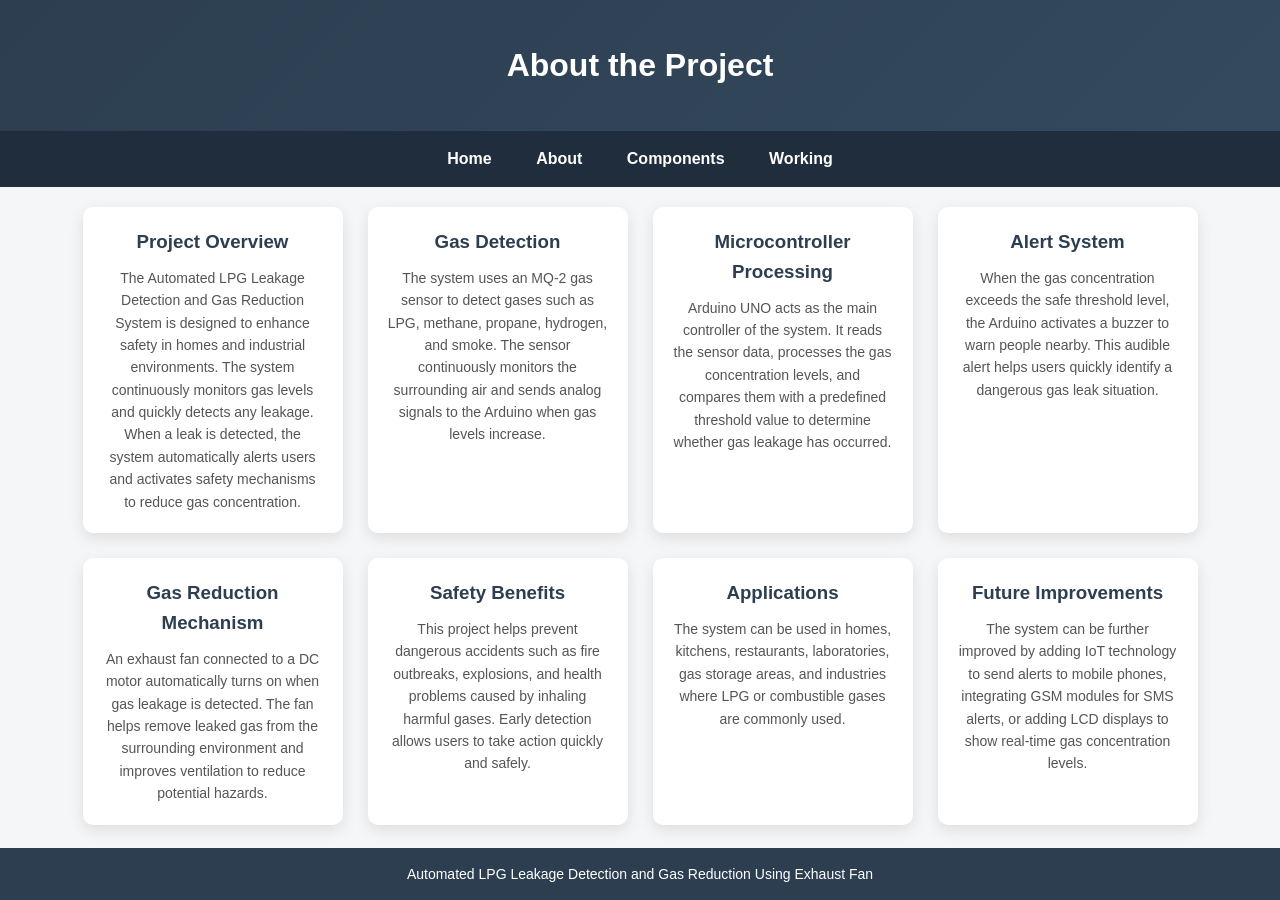
==== about.html @ 0c5cc5fd "Add files via upload" ====
<!DOCTYPE html>
<html>

<head>
<title>About Project</title>
<link rel="stylesheet" href="style.css">
</head>

<body>

<header>
<h1>About the Project</h1>
</header>

<nav>
<a href="index.html">Home</a>
<a href="about.html">About</a>
<a href="components.html">Components</a>
<a href="working.html">Working</a>
</nav>

<section class="about-cards">

<div class="about-card">
<h3>Project Overview</h3>
<p>
The Automated LPG Leakage Detection and Gas Reduction System is designed to enhance safety in homes and industrial environments. The system continuously monitors gas levels and quickly detects any leakage. When a leak is detected, the system automatically alerts users and activates safety mechanisms to reduce gas concentration.
</p>
</div>

<div class="about-card">
<h3>Gas Detection</h3>
<p>
The system uses an MQ-2 gas sensor to detect gases such as LPG, methane, propane, hydrogen, and smoke. The sensor continuously monitors the surrounding air and sends analog signals to the Arduino when gas levels increase.
</p>
</div>

<div class="about-card">
<h3>Microcontroller Processing</h3>
<p>
Arduino UNO acts as the main controller of the system. It reads the sensor data, processes the gas concentration levels, and compares them with a predefined threshold value to determine whether gas leakage has occurred.
</p>
</div>

<div class="about-card">
<h3>Alert System</h3>
<p>
When the gas concentration exceeds the safe threshold level, the Arduino activates a buzzer to warn people nearby. This audible alert helps users quickly identify a dangerous gas leak situation.
</p>
</div>

<div class="about-card">
<h3>Gas Reduction Mechanism</h3>
<p>
An exhaust fan connected to a DC motor automatically turns on when gas leakage is detected. The fan helps remove leaked gas from the surrounding environment and improves ventilation to reduce potential hazards.
</p>
</div>

<div class="about-card">
<h3>Safety Benefits</h3>
<p>
This project helps prevent dangerous accidents such as fire outbreaks, explosions, and health problems caused by inhaling harmful gases. Early detection allows users to take action quickly and safely.
</p>
</div>

<div class="about-card">
<h3>Applications</h3>
<p>
The system can be used in homes, kitchens, restaurants, laboratories, gas storage areas, and industries where LPG or combustible gases are commonly used.
</p>
</div>

<div class="about-card">
<h3>Future Improvements</h3>
<p>
The system can be further improved by adding IoT technology to send alerts to mobile phones, integrating GSM modules for SMS alerts, or adding LCD displays to show real-time gas concentration levels.
</p>
</div>

</section>

<footer>
<p>Automated LPG Leakage Detection and Gas Reduction Using Exhaust Fan</p>
</footer>

</body>
</html>
---- style.css ----
*{
margin:0;
padding:0;
box-sizing:border-box;
}

/* Full Page Layout */
html, body{
height:100%;
display:flex;
flex-direction:column;
}

/* Body */
body{
font-family:Arial, Helvetica, sans-serif;
background:#f4f6f8;
color:#333;
line-height:1.6;
}

/* Header */
header{
background:linear-gradient(135deg,#2c3e50,#34495e);
color:white;
text-align:center;
padding:40px;
}

/* Navbar */
nav{
background:#1f2d3d;
text-align:center;
padding:15px;
}

nav a{
color:white;
text-decoration:none;
margin:0 20px;
font-weight:bold;
font-size:16px;
transition:0.3s;
}

nav a:hover{
color:#f1c40f;
}

/* Hero Section */
.hero{
text-align:center;
padding:60px 20px;
}

.hero h2{
font-size:32px;
color:#2c3e50;
margin-bottom:15px;
}

.hero p{
max-width:650px;
margin:auto;
color:#555;
}

/* Feature Cards */
.features{
display:flex;
justify-content:center;
gap:25px;
padding:40px;
flex-wrap:wrap;
}

.card{
background:white;
width:250px;
padding:20px;
border-radius:10px;
box-shadow:0 5px 15px rgba(0,0,0,0.1);
text-align:center;
transition:0.3s;
}

.card:hover{
transform:translateY(-8px);
}

.card h3{
color:#2c3e50;
margin-bottom:10px;
}

/* Components Section */
.components{
display:flex;
justify-content:center;
flex-wrap:wrap;
gap:30px;
padding:40px;
}

/* Component Card */
.component-card{
background:white;
width:220px;
padding:20px;
border-radius:10px;
box-shadow:0 4px 12px rgba(0,0,0,0.1);
text-align:center;
transition:0.3s;
}

.component-card:hover{
transform:scale(1.05);
}

.component-card img{
width:100%;
height:150px;
object-fit:cover;
border-radius:8px;
margin-bottom:10px;
}

/* Container Layout */
.container{
width:80%;
margin:auto;
padding:40px 0;
}

/* About Cards Section */
.about-cards{
display:flex;
flex-wrap:wrap;
justify-content:center;
gap:25px;
padding:20px;
}

/* About Card */
.about-card{
background:white;
width:260px;
padding:20px;
border-radius:10px;
box-shadow:0 5px 15px rgba(0,0,0,0.1);
text-align:center;
transition:0.3s;
}

.about-card:hover{
transform:translateY(-8px);
}

.about-card h3{
color:#2c3e50;
margin-bottom:10px;
}

.about-card p{
color:#555;
font-size:14px;
}

/* Working Section */
.about-section{
background:white;
padding:30px;
border-radius:10px;
box-shadow:0 4px 10px rgba(0,0,0,0.1);
line-height:1.7;
margin-top:20px;
}

.about-section h2{
color:#2c3e50;
margin-bottom:10px;
}

.about-section p{
color:#555;
margin-bottom:15px;
}

/* Footer */
footer{
margin-top:auto;
background:#2c3e50;
color:white;
text-align:center;
padding:15px;
font-size:14px;
}
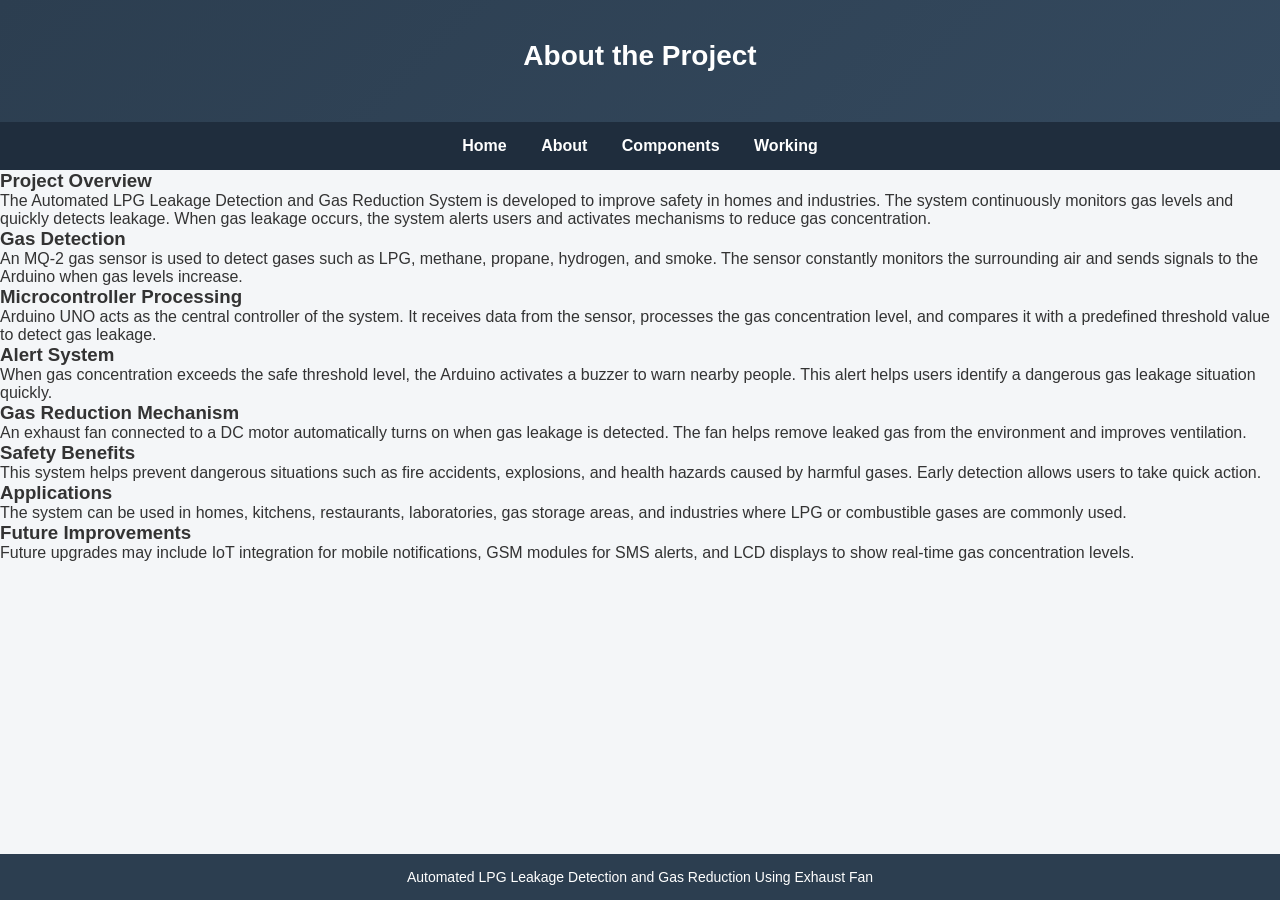
==== commit a9f1104f: "Revise about.html Updated the content and structure of the about.html file to enhance clarity and re" ====
--- a/about.html
+++ b/about.html
@@ -1,7 +1,8 @@
 <!DOCTYPE html>
-<html>
+<html lang="en">
 
 <head>
+<meta charset="UTF-8">
 <title>About Project</title>
 <link rel="stylesheet" href="style.css">
 </head>
@@ -24,42 +25,42 @@
 <div class="about-card">
 <h3>Project Overview</h3>
 <p>
-The Automated LPG Leakage Detection and Gas Reduction System is designed to enhance safety in homes and industrial environments. The system continuously monitors gas levels and quickly detects any leakage. When a leak is detected, the system automatically alerts users and activates safety mechanisms to reduce gas concentration.
+The Automated LPG Leakage Detection and Gas Reduction System is developed to improve safety in homes and industries. The system continuously monitors gas levels and quickly detects leakage. When gas leakage occurs, the system alerts users and activates mechanisms to reduce gas concentration.
 </p>
 </div>
 
 <div class="about-card">
 <h3>Gas Detection</h3>
 <p>
-The system uses an MQ-2 gas sensor to detect gases such as LPG, methane, propane, hydrogen, and smoke. The sensor continuously monitors the surrounding air and sends analog signals to the Arduino when gas levels increase.
+An MQ-2 gas sensor is used to detect gases such as LPG, methane, propane, hydrogen, and smoke. The sensor constantly monitors the surrounding air and sends signals to the Arduino when gas levels increase.
 </p>
 </div>
 
 <div class="about-card">
 <h3>Microcontroller Processing</h3>
 <p>
-Arduino UNO acts as the main controller of the system. It reads the sensor data, processes the gas concentration levels, and compares them with a predefined threshold value to determine whether gas leakage has occurred.
+Arduino UNO acts as the central controller of the system. It receives data from the sensor, processes the gas concentration level, and compares it with a predefined threshold value to detect gas leakage.
 </p>
 </div>
 
 <div class="about-card">
 <h3>Alert System</h3>
 <p>
-When the gas concentration exceeds the safe threshold level, the Arduino activates a buzzer to warn people nearby. This audible alert helps users quickly identify a dangerous gas leak situation.
+When gas concentration exceeds the safe threshold level, the Arduino activates a buzzer to warn nearby people. This alert helps users identify a dangerous gas leakage situation quickly.
 </p>
 </div>
 
 <div class="about-card">
 <h3>Gas Reduction Mechanism</h3>
 <p>
-An exhaust fan connected to a DC motor automatically turns on when gas leakage is detected. The fan helps remove leaked gas from the surrounding environment and improves ventilation to reduce potential hazards.
+An exhaust fan connected to a DC motor automatically turns on when gas leakage is detected. The fan helps remove leaked gas from the environment and improves ventilation.
 </p>
 </div>
 
 <div class="about-card">
 <h3>Safety Benefits</h3>
 <p>
-This project helps prevent dangerous accidents such as fire outbreaks, explosions, and health problems caused by inhaling harmful gases. Early detection allows users to take action quickly and safely.
+This system helps prevent dangerous situations such as fire accidents, explosions, and health hazards caused by harmful gases. Early detection allows users to take quick action.
 </p>
 </div>
 
@@ -73,7 +74,7 @@
 <div class="about-card">
 <h3>Future Improvements</h3>
 <p>
-The system can be further improved by adding IoT technology to send alerts to mobile phones, integrating GSM modules for SMS alerts, or adding LCD displays to show real-time gas concentration levels.
+Future upgrades may include IoT integration for mobile notifications, GSM modules for SMS alerts, and LCD displays to show real-time gas concentration levels.
 </p>
 </div>
 
@@ -84,4 +85,4 @@
 </footer>
 
 </body>
-</html>+</html>
--- a/style.css
+++ b/style.css
@@ -4,30 +4,33 @@
 box-sizing:border-box;
 }
 
-/* Full Page Layout */
-html, body{
+/* PAGE STRUCTURE */
+
+html,body{
 height:100%;
 display:flex;
 flex-direction:column;
-}
-
-/* Body */
-body{
 font-family:Arial, Helvetica, sans-serif;
 background:#f4f6f8;
 color:#333;
-line-height:1.6;
 }
 
-/* Header */
+/* HEADER */
+
 header{
 background:linear-gradient(135deg,#2c3e50,#34495e);
 color:white;
 text-align:center;
-padding:40px;
+padding:40px 20px;
 }
 
-/* Navbar */
+header h1{
+font-size:28px;
+margin-bottom:10px;
+}
+
+/* NAVBAR */
+
 nav{
 background:#1f2d3d;
 text-align:center;
@@ -37,7 +40,7 @@
 nav a{
 color:white;
 text-decoration:none;
-margin:0 20px;
+margin:0 15px;
 font-weight:bold;
 font-size:16px;
 transition:0.3s;
@@ -47,25 +50,27 @@
 color:#f1c40f;
 }
 
-/* Hero Section */
+/* HERO SECTION */
+
 .hero{
 text-align:center;
-padding:60px 20px;
+padding:50px 20px;
 }
 
 .hero h2{
-font-size:32px;
+font-size:30px;
+margin-bottom:10px;
 color:#2c3e50;
-margin-bottom:15px;
 }
 
 .hero p{
-max-width:650px;
+max-width:700px;
 margin:auto;
 color:#555;
 }
 
-/* Feature Cards */
+/* FEATURES SECTION */
+
 .features{
 display:flex;
 justify-content:center;
@@ -73,6 +78,8 @@
 padding:40px;
 flex-wrap:wrap;
 }
+
+/* CARD DESIGN */
 
 .card{
 background:white;
@@ -85,7 +92,8 @@
 }
 
 .card:hover{
-transform:translateY(-8px);
+transform:translateY(-10px);
+box-shadow:0 10px 25px rgba(0,0,0,0.2);
 }
 
 .card h3{
@@ -93,7 +101,8 @@
 margin-bottom:10px;
 }
 
-/* Components Section */
+/* COMPONENTS SECTION */
+
 .components{
 display:flex;
 justify-content:center;
@@ -102,7 +111,6 @@
 padding:40px;
 }
 
-/* Component Card */
 .component-card{
 background:white;
 width:220px;
@@ -125,68 +133,20 @@
 margin-bottom:10px;
 }
 
-/* Container Layout */
-.container{
-width:80%;
-margin:auto;
-padding:40px 0;
-}
+/* ABOUT SECTION */
 
-/* About Cards Section */
-.about-cards{
-display:flex;
-flex-wrap:wrap;
-justify-content:center;
-gap:25px;
-padding:20px;
-}
-
-/* About Card */
-.about-card{
-background:white;
-width:260px;
-padding:20px;
-border-radius:10px;
-box-shadow:0 5px 15px rgba(0,0,0,0.1);
-text-align:center;
-transition:0.3s;
-}
-
-.about-card:hover{
-transform:translateY(-8px);
-}
-
-.about-card h3{
-color:#2c3e50;
-margin-bottom:10px;
-}
-
-.about-card p{
-color:#555;
-font-size:14px;
-}
-
-/* Working Section */
 .about-section{
 background:white;
 padding:30px;
 border-radius:10px;
 box-shadow:0 4px 10px rgba(0,0,0,0.1);
 line-height:1.7;
-margin-top:20px;
+margin:20px auto;
+width:80%;
 }
 
-.about-section h2{
-color:#2c3e50;
-margin-bottom:10px;
-}
+/* FOOTER */
 
-.about-section p{
-color:#555;
-margin-bottom:15px;
-}
-
-/* Footer */
 footer{
 margin-top:auto;
 background:#2c3e50;
@@ -194,4 +154,45 @@
 text-align:center;
 padding:15px;
 font-size:14px;
-}+}
+
+/* MOBILE RESPONSIVE DESIGN */
+
+@media (max-width:768px){
+
+header h1{
+font-size:20px;
+}
+
+nav a{
+display:block;
+margin:10px 0;
+}
+
+.hero h2{
+font-size:24px;
+}
+
+.features{
+flex-direction:column;
+align-items:center;
+}
+
+.card{
+width:90%;
+}
+
+.components{
+flex-direction:column;
+align-items:center;
+}
+
+.component-card{
+width:90%;
+}
+
+.about-section{
+width:90%;
+}
+
+}
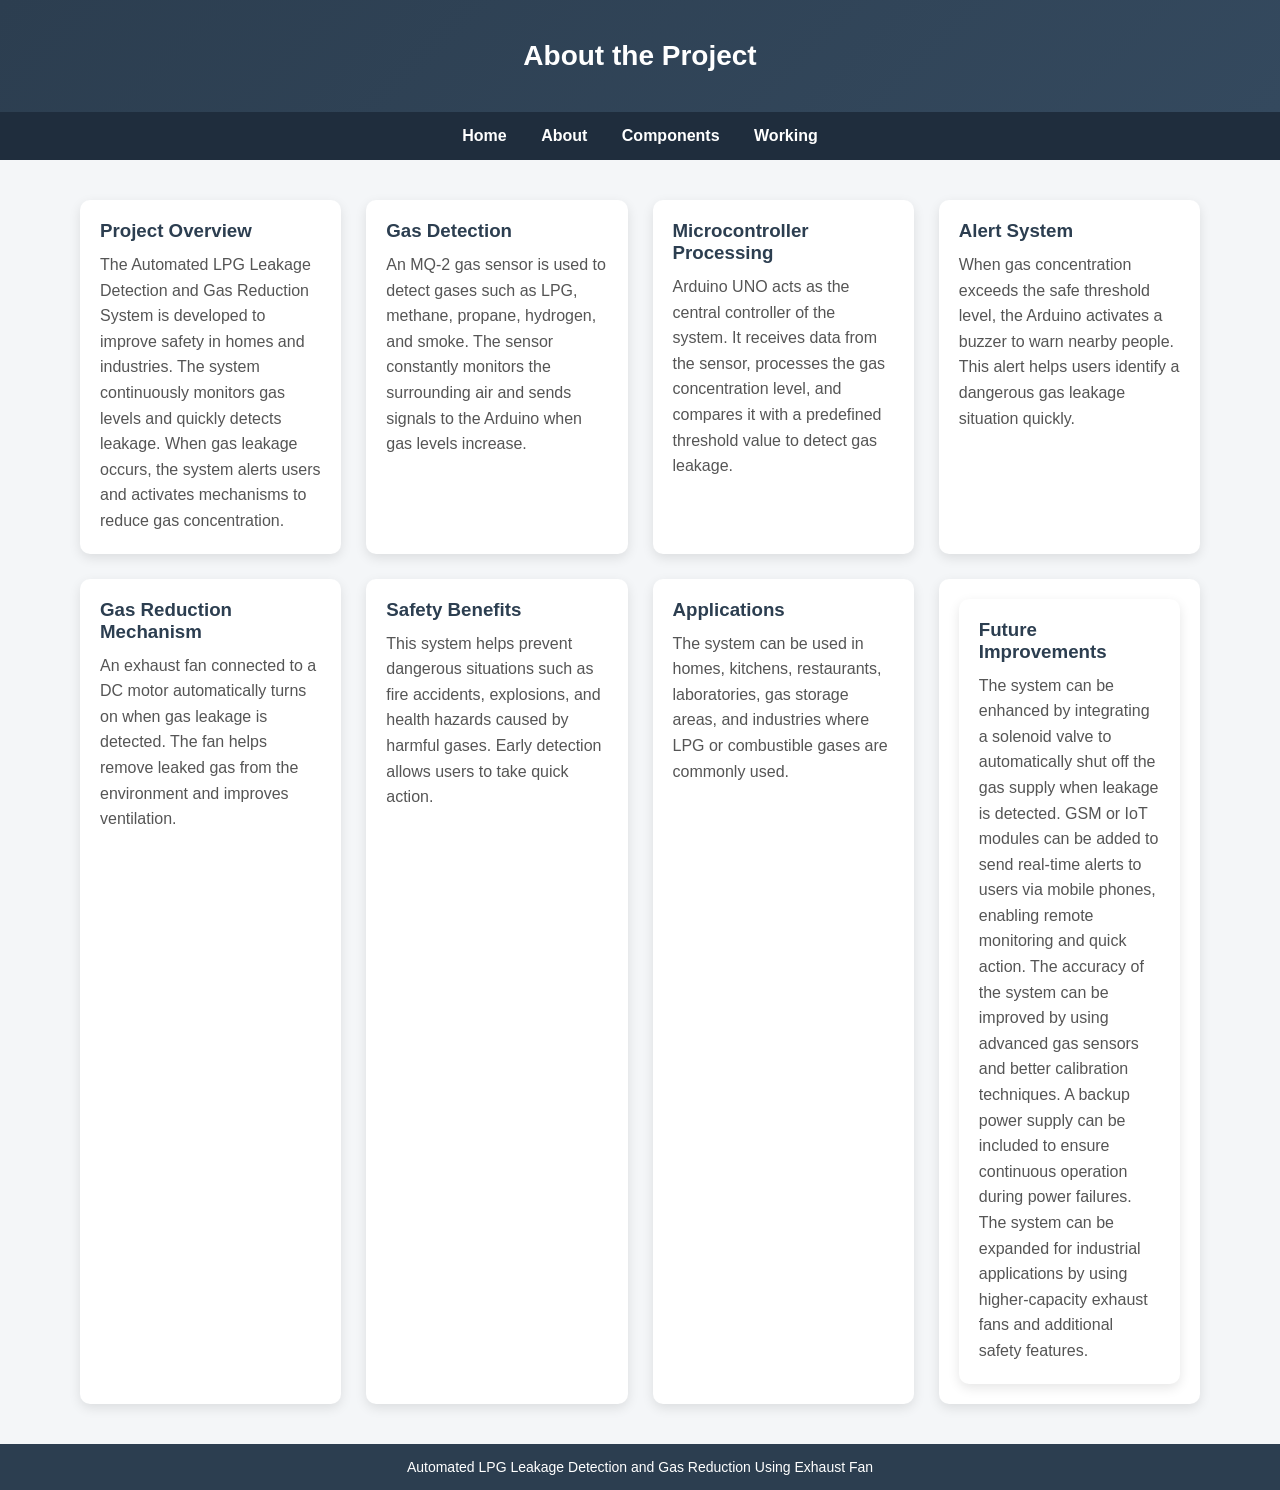
==== commit 3747e971: "Update about.html with future improvements section The system can be enhanced by integrating a solen" ====
--- a/about.html
+++ b/about.html
@@ -72,12 +72,12 @@
 </div>
 
 <div class="about-card">
+<div class="about-card">
 <h3>Future Improvements</h3>
 <p>
-Future upgrades may include IoT integration for mobile notifications, GSM modules for SMS alerts, and LCD displays to show real-time gas concentration levels.
+The system can be enhanced by integrating a solenoid valve to automatically shut off the gas supply when leakage is detected. GSM or IoT modules can be added to send real-time alerts to users via mobile phones, enabling remote monitoring and quick action. The accuracy of the system can be improved by using advanced gas sensors and better calibration techniques. A backup power supply can be included to ensure continuous operation during power failures. The system can be expanded for industrial applications by using higher-capacity exhaust fans and additional safety features.
 </p>
 </div>
-
 </section>
 
 <footer>
--- a/style.css
+++ b/style.css
@@ -4,15 +4,15 @@
 box-sizing:border-box;
 }
 
-/* PAGE STRUCTURE */
-
-html,body{
-height:100%;
-display:flex;
-flex-direction:column;
+/* BODY */
+
+body{
 font-family:Arial, Helvetica, sans-serif;
 background:#f4f6f8;
 color:#333;
+display:flex;
+flex-direction:column;
+min-height:100vh;
 }
 
 /* HEADER */
@@ -26,7 +26,6 @@
 
 header h1{
 font-size:28px;
-margin-bottom:10px;
 }
 
 /* NAVBAR */
@@ -50,7 +49,7 @@
 color:#f1c40f;
 }
 
-/* HERO SECTION */
+/* HERO */
 
 .hero{
 text-align:center;
@@ -59,8 +58,8 @@
 
 .hero h2{
 font-size:30px;
-margin-bottom:10px;
 color:#2c3e50;
+margin-bottom:10px;
 }
 
 .hero p{
@@ -69,17 +68,17 @@
 color:#555;
 }
 
-/* FEATURES SECTION */
+/* FEATURES */
 
 .features{
 display:flex;
 justify-content:center;
 gap:25px;
+flex-wrap:wrap;
 padding:40px;
-flex-wrap:wrap;
-}
-
-/* CARD DESIGN */
+}
+
+/* CARD */
 
 .card{
 background:white;
@@ -92,16 +91,16 @@
 }
 
 .card:hover{
-transform:translateY(-10px);
+transform:translateY(-8px);
 box-shadow:0 10px 25px rgba(0,0,0,0.2);
 }
 
 .card h3{
+margin-bottom:10px;
 color:#2c3e50;
-margin-bottom:10px;
-}
-
-/* COMPONENTS SECTION */
+}
+
+/* COMPONENTS */
 
 .components{
 display:flex;
@@ -133,16 +132,55 @@
 margin-bottom:10px;
 }
 
-/* ABOUT SECTION */
-
-.about-section{
+/* ABOUT CARDS */
+
+.about-cards{
+display:grid;
+grid-template-columns:repeat(auto-fit,minmax(250px,1fr));
+gap:25px;
+padding:40px;
+max-width:1200px;
+margin:auto;
+}
+
+.about-card{
 background:white;
-padding:30px;
-border-radius:10px;
-box-shadow:0 4px 10px rgba(0,0,0,0.1);
-line-height:1.7;
-margin:20px auto;
-width:80%;
+padding:20px;
+border-radius:10px;
+box-shadow:0 4px 12px rgba(0,0,0,0.1);
+transition:0.3s;
+}
+
+.about-card:hover{
+transform:translateY(-8px);
+}
+
+.about-card h3{
+margin-bottom:10px;
+color:#2c3e50;
+}
+
+.about-card p{
+color:#555;
+line-height:1.6;
+}
+/* IMAGE CARD */
+
+.image-card{
+margin-top:30px;
+display:flex;
+justify-content:center;
+}
+
+.image-card img{
+width:350px;
+border-radius:10px;
+box-shadow:0 5px 15px rgba(0,0,0,0.2);
+transition:0.3s;
+}
+
+.image-card img:hover{
+transform:scale(1.05);
 }
 
 /* FOOTER */
@@ -156,13 +194,9 @@
 font-size:14px;
 }
 
-/* MOBILE RESPONSIVE DESIGN */
+/* MOBILE */
 
 @media (max-width:768px){
-
-header h1{
-font-size:20px;
-}
 
 nav a{
 display:block;
@@ -191,8 +225,9 @@
 width:90%;
 }
 
-.about-section{
-width:90%;
-}
-
-}
+.about-cards{
+grid-template-columns:1fr;
+padding:20px;
+}
+
+}
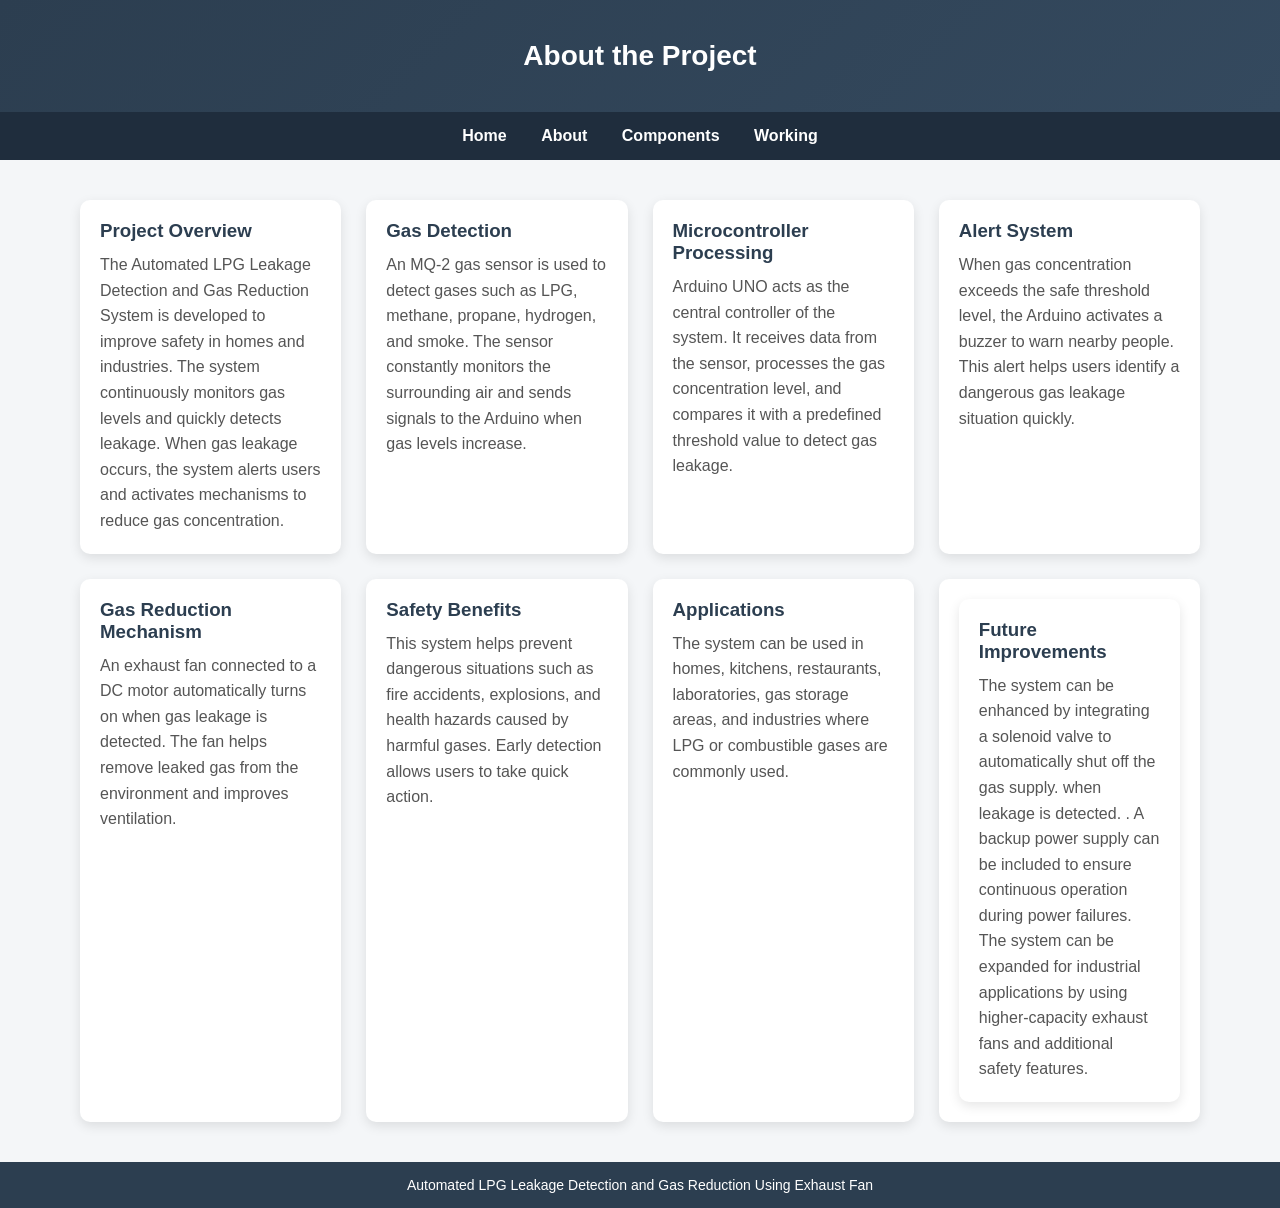
==== commit 53452a90: "Fix HTML formatting and enhance project details The HTML structure has been updated to correct forma" ====
--- a/about.html
+++ b/about.html
@@ -75,7 +75,9 @@
 <div class="about-card">
 <h3>Future Improvements</h3>
 <p>
-The system can be enhanced by integrating a solenoid valve to automatically shut off the gas supply when leakage is detected. GSM or IoT modules can be added to send real-time alerts to users via mobile phones, enabling remote monitoring and quick action. The accuracy of the system can be improved by using advanced gas sensors and better calibration techniques. A backup power supply can be included to ensure continuous operation during power failures. The system can be expanded for industrial applications by using higher-capacity exhaust fans and additional safety features.
+The system can be enhanced by integrating a solenoid valve to automatically shut off the gas supply.
+  when leakage is detected. . A backup power supply can be included to ensure continuous operation during power failures.
+  The system can be expanded for industrial applications by using higher-capacity exhaust fans and additional safety features.
 </p>
 </div>
 </section>
